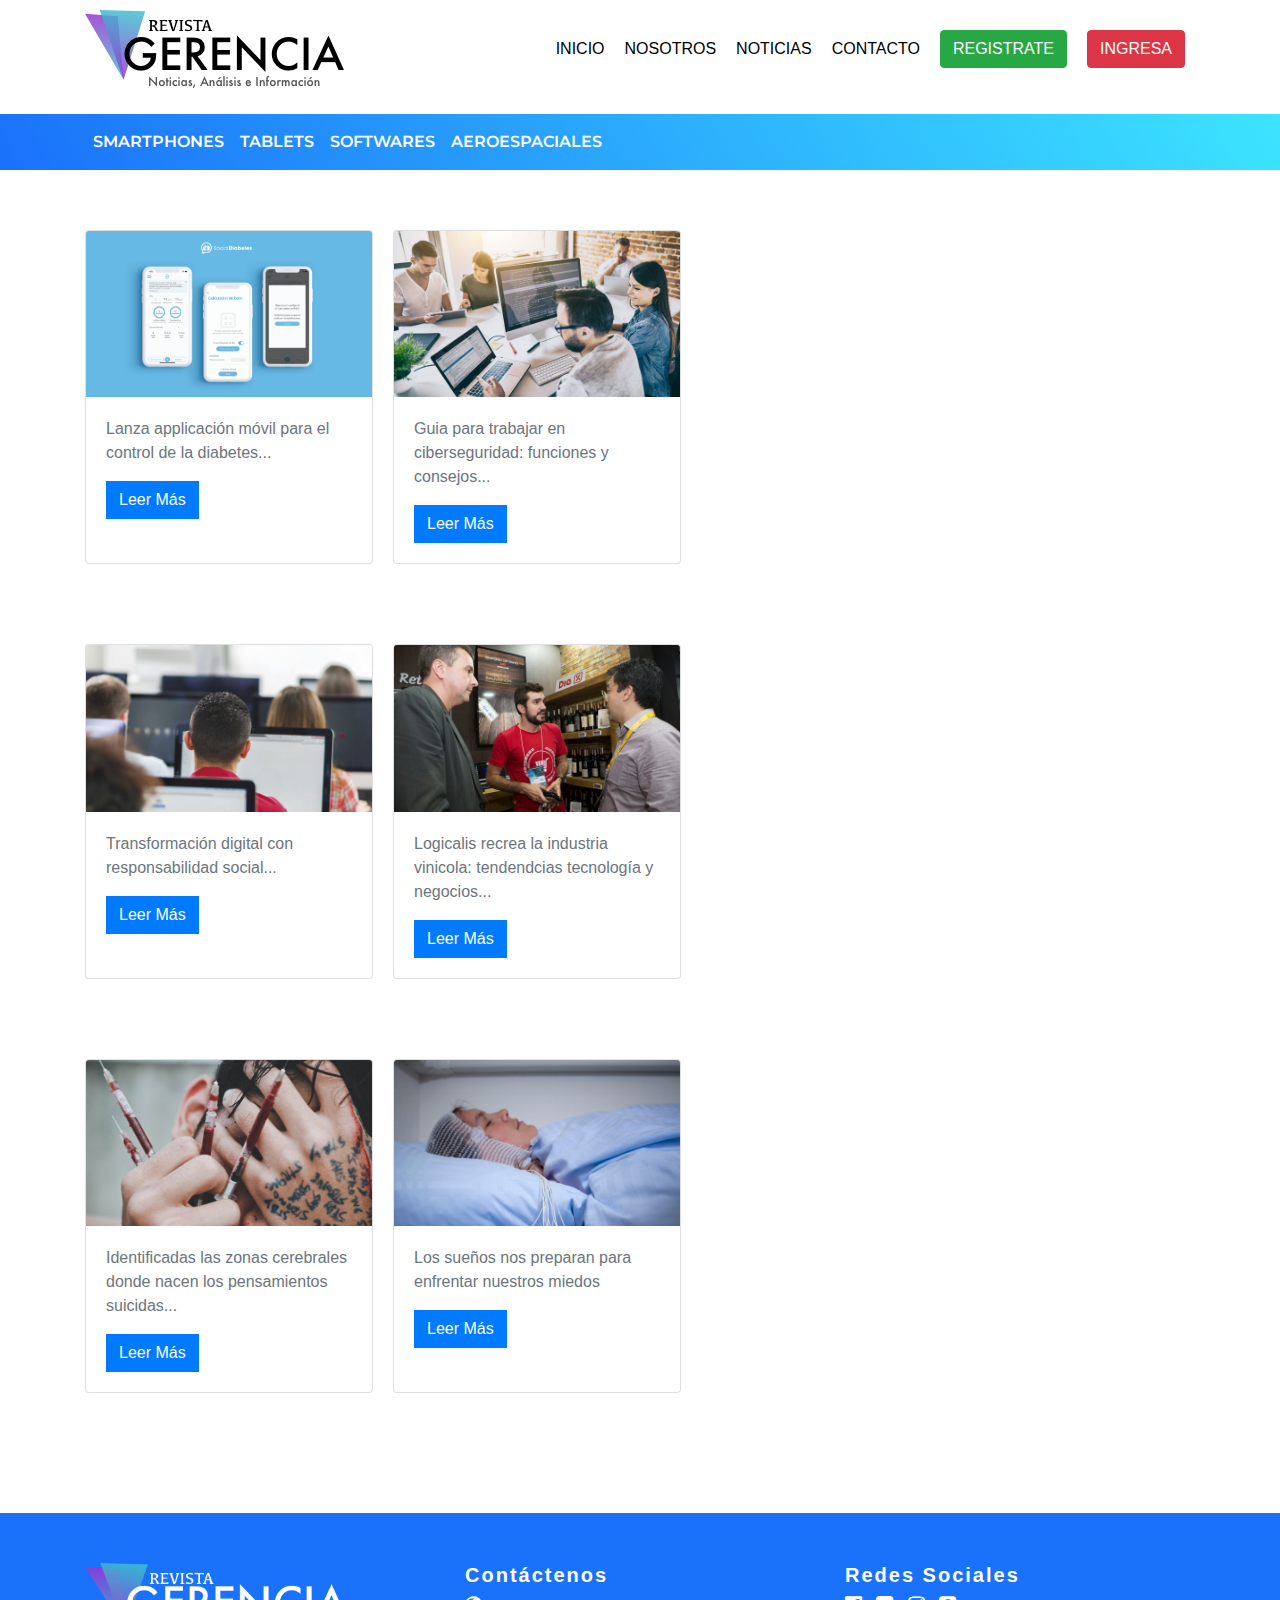
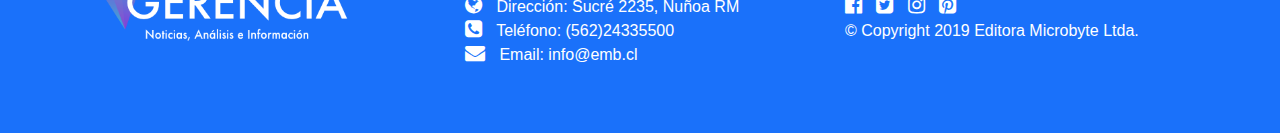
==== noticias.html @ e373fdcb "añadido seccion noticias" ====
<!DOCTYPE html>
<html lang="es">

<head>
    <meta charset="UTF-8">
    <meta name="viewport" content="width=device-width, initial-scale=1, shrink-to-fit=no">
    <link rel="stylesheet" href="https://stackpath.bootstrapcdn.com/bootstrap/4.4.1/css/bootstrap.min.css">
    <link rel="stylesheet" href="https://cdnjs.cloudflare.com/ajax/libs/font-awesome/4.7.0/css/font-awesome.min.css">
    <link rel="stylesheet" href="css/style.css">
    <meta http-equiv="X-UA-Compatible" content="ie=edge">
    <title>Revista Gerencia</title>
</head>

<body>

    <header>
        <!-- TOP MENU -->
        <div class="top-head">
            <div class="container">
                <div class="row">
                    <div class="col-md-6">
                        <div class="logo">
                            <img src="img/logo.png" alt="logo">
                        </div>
                    </div>
                    <div class="col-md-6">
                        <ul class="top-head-menu">
                            <li><a href="index.html">INICIO</a></li>
                            <li><a href="#">NOSOTROS</a></li>
                            <li><a href="noticias.html">NOTICIAS</a></li>
                            <li><a href="#">CONTACTO</a></li>
                            <li><a href="#" class="btn btn-success text-white">REGISTRATE</a></li>
                            <li><a href="#" class="btn btn-danger text-white">INGRESA</a></li>
                        </ul>
                    </div>
                </div>
            </div>
        </div>
        <nav class="navbar navbar-expand-lg">
            <div class="container">
                <button class="navbar-toggler" type="button" data-toggle="collapse" data-target="#navbarNav"
                    aria-controls="navbarNav" aria-expanded="false" aria-label="Toggle navigation">
                    <i class="fa fa-bars"></i>
                </button>
                <div class="collapse navbar-collapse" id="navbarNav">
                    <ul class="navbar-nav">
                        <li class="nav-item active">
                            <a class="nav-link" href="#">SMARTPHONES <span class="sr-only">(current)</span></a>
                        </li>
                        <li class="nav-item">
                            <a class="nav-link" href="#">TABLETS</a>
                        </li>
                        <li class="nav-item">
                            <a class="nav-link" href="#">SOFTWARES</a>
                        </li>
                        <li class="nav-item">
                            <a class="nav-link" href="#">AEROESPACIALES</a>
                        </li>
                    </ul>
                </div>
            </div>
        </nav>
    </header>

    <main>
        <div class="container">
            <div class="row">
                <!--ARTICULOS-->
                <div class="col-md-8 d-flex flex-wrap">

                    <div class="card">
                        <img src="img/diabetes.png" class="card-img-top img-fluid" alt="lanzan app movil para diabetes">
                        <div class="card-body">
                            <p class="card-text">Lanza applicación móvil para el control de la diabetes...</p>
                            <a href="#" class="btn btn-primary">Leer Más</a>
                        </div>
                    </div>

                    <div class="card">
                        <img src="img/ciberseguridad.jpg" class="card-img-top img-fluid"
                            alt="ciberseguridad en el trabajo">
                        <div class="card-body">
                            <p class="card-text">Guia para trabajar en ciberseguridad: funciones y consejos...</p>
                            <a href="#" class="btn btn-primary">Leer Más</a>
                        </div>
                    </div>

                    <div class="card">
                        <img src="img/donatec.jpg" class="card-img-top img-fluid"
                            alt="transformación digital con responsabildad social">
                        <div class="card-body">
                            <p class="card-text">Transformación digital con responsabilidad social...</p>
                            <a href="#" class="btn btn-primary">Leer Más</a>
                        </div>
                    </div>

                    <div class="card">
                        <img src="img/vinicola.jpg" class="card-img-top img-fluid"
                            alt="logicalis recrea la industria vinicola">
                        <div class="card-body">
                            <p class="card-text">Logicalis recrea la industria vinicola: tendendcias tecnología y
                                negocios...</p>
                            <a href="#" class="btn btn-primary">Leer Más</a>
                        </div>
                    </div>

                    <div class="card">
                        <img src="img/celula.jpg" class="card-img-top img-fluid"
                            alt="Identificadas las zonas cerebrales donde nacen los pensamientos suicidas">
                        <div class="card-body">
                            <p class="card-text">Identificadas las zonas cerebrales donde nacen los pensamientos
                                suicidas...</p>
                            <a href="#" class="btn btn-primary">Leer Más</a>
                        </div>
                    </div>

                    <div class="card">
                        <img src="img/miedos.jpg" class="card-img-top img-fluid"
                            alt="Los sueños nos preparan para enfrentar nuestros miedos">
                        <div class="card-body">
                            <p class="card-text">Los sueños nos preparan para enfrentar nuestros miedos</p>
                            <a href="#" class="btn btn-primary">Leer Más</a>
                        </div>
                    </div>
                </div>
                <!--ARTICULOS-->

                <!--SIDEBAR-->
                <div class="col-md-4">

                </div>
                <!--SIDEBAR-->
            </div>
        </div>

    </main>

    <!-- FOOTER-->
    <footer class="footer">
        <div class="container">
            <div class="row">
                <div class="col-xs-12 col-md-4">
                    <figure>
                        <img src="img/Logo-Footer.png" alt="logo en footer" class="img-fluid w-75">
                    </figure>
                </div>
                <div class="col-xs-12 col-md-4">
                    <h5>Contáctenos</h5>
                    <ul class="links-footer">
                        <li><a href="#"><i class="fa fa-globe" aria-hidden="true"></i> Dirección: Sucré 2235, Nuñoa RM
                            </a></li>
                        <li><a href="#"><i class="fa fa-phone-square" aria-hidden="true"></i> Teléfono:
                                (562)24335500</a></li>
                        <li><a href="#"><i class="fa fa-envelope" aria-hidden="true"></i> Email: info@emb.cl</a></li>
                    </ul>
                </div>
                <div class="col-xs-12 col-md-4 d-flex justify-content-start flex-column">
                    <h5>Redes Sociales</h5>
                    <!--REDES SOCIALES-->
                    <div class="redes-sociales">
                        <i class="fa fa-facebook-official" aria-hidden="true"></i>
                        <i class="fa fa-twitter-square" aria-hidden="true"></i>
                        <i class="fa fa-instagram" aria-hidden="true"></i>
                        <i class="fa fa-pinterest-square" aria-hidden="true"></i>
                    </div>
                    <div class="copyright">
                        <p class="text-white">© Copyright 2019 Editora Microbyte Ltda.</p>
                    </div>
                </div>
            </div>
        </div>
    </footer>
    <!-- CIRRE DEL FOOTER-->

    <!-- Optional JavaScript -->
    <!-- jQuery first, then Popper.js, then Bootstrap JS -->
    <script src="https://code.jquery.com/jquery-3.4.1.slim.min.js"
        integrity="sha384-J6qa4849blE2+poT4WnyKhv5vZF5SrPo0iEjwBvKU7imGFAV0wwj1yYfoRSJoZ+n" crossorigin="anonymous">
    </script>
    <script src="https://cdn.jsdelivr.net/npm/popper.js@1.16.0/dist/umd/popper.min.js"
        integrity="sha384-Q6E9RHvbIyZFJoft+2mJbHaEWldlvI9IOYy5n3zV9zzTtmI3UksdQRVvoxMfooAo" crossorigin="anonymous">
    </script>
    <script src="https://stackpath.bootstrapcdn.com/bootstrap/4.4.1/js/bootstrap.min.js"
        integrity="sha384-wfSDF2E50Y2D1uUdj0O3uMBJnjuUD4Ih7YwaYd1iqfktj0Uod8GCExl3Og8ifwB6" crossorigin="anonymous">
    </script>
</body>

</html>
---- css/style.css ----
/* GOOGLE FONTS MONSE */
@import url("https://fonts.googleapis.com/css?family=Montserrat&display=swap");
html {
  padding: 0;
  margin: 0;
  -webkit-box-sizing: border-box;
          box-sizing: border-box; }

input.form-control {
  border: 0px;
  border-radius: 0px; }

p {
  color: #6c757d; }

/* NAVBAR BOOTSTRAP */
.logo {
  padding-top: 10px; }

.navbar {
  background: #1a71fa;
  background: linear-gradient(58deg, #1a71fa 0%, #3ce4ff 100%); }

nav ul li a {
  font-weight: 600;
  color: #fff;
  padding-left: 10px;
  font-family: "Montserrat", sans-serif; }
  nav ul li a:hover {
    color: #f2ff00; }

/* TOP HEAD MENU */
.top-head-menu {
  display: -webkit-box;
  display: -ms-flexbox;
  display: flex;
  -webkit-box-align: center;
      -ms-flex-align: center;
          align-items: center;
  -webkit-box-pack: end;
      -ms-flex-pack: end;
          justify-content: flex-end;
  list-style: none; }

.top-head-menu li {
  padding: 30px 10px; }
  .top-head-menu li a {
    text-decoration: none;
    color: #000; }

/* VIDEO CSS */
video {
  width: 100%;
  height: 100%; }

.video1 h4,
.video2 h4 {
  font-size: 14px; }

.newsletter {
  margin-top: 100px;
  width: 100%;
  padding: 40px 0px;
  background: #1a71fa;
  background: linear-gradient(58deg, #1a71fa 0%, #3ce4ff 100%); }
  .newsletter h3,
  .newsletter h4 {
    color: #fff;
    font-family: "Montserrat", sans-serif; }

.revista {
  font-family: "Montserrat", sans-serif; }

.revista img {
  width: 70%; }

.revista {
  position: absolute;
  top: 0;
  top: -130px;
  left: 60px; }

h4.descarga {
  z-index: 9999;
  position: relative;
  padding: 72px 0px 0px 60px;
  font-size: 20px; }

.noticias-recientes h2 {
  color: #337ab7;
  font-size: 50px;
  display: -webkit-box;
  display: -ms-flexbox;
  display: flex;
  -webkit-box-pack: center;
      -ms-flex-pack: center;
          justify-content: center;
  -webkit-box-align: end;
      -ms-flex-align: end;
          align-items: flex-end;
  padding: 60px 0px; }
.noticias-recientes h2:before {
  position: absolute;
  content: "";
  width: 100px;
  height: 4px;
  background: #ccc;
  margin-top: 20px; }

.articulos {
  padding: 20px 0px; }
  .articulos h3 {
    font-size: 20px; }

.titulo-post a {
  color: #337ab7; }

.footer {
  background: #1a71fa;
  margin-top: 100px;
  padding: 50px 0px; }
  .footer h5 {
    font-size: 20px;
    color: #fff;
    font-weight: 700;
    letter-spacing: 2px; }

.btn-read {
  padding: 16px 30px;
  background: #1a71fa;
  background: linear-gradient(58deg, #1a71fa 0%, #3ce4ff 100%);
  color: white;
  margin-top: 50px; }
  .btn-read:hover {
    color: #fff; }

.link {
  margin-top: 30px; }

.links-footer {
  padding: 0;
  list-style: none; }
  .links-footer a {
    color: #fff; }

.fa {
  color: #fff;
  font-size: 20px;
  padding-right: 10px; }

/* TARGETAS */
.card {
  width: 18rem;
  margin: 60px 20px 20px 0px; }

.btn-primary {
  border-radius: 0px; }

.card-img-top {
  width: 100%;
  height: 13vw;
  -o-object-fit: cover;
     object-fit: cover; }

/*# sourceMappingURL=style.css.map */
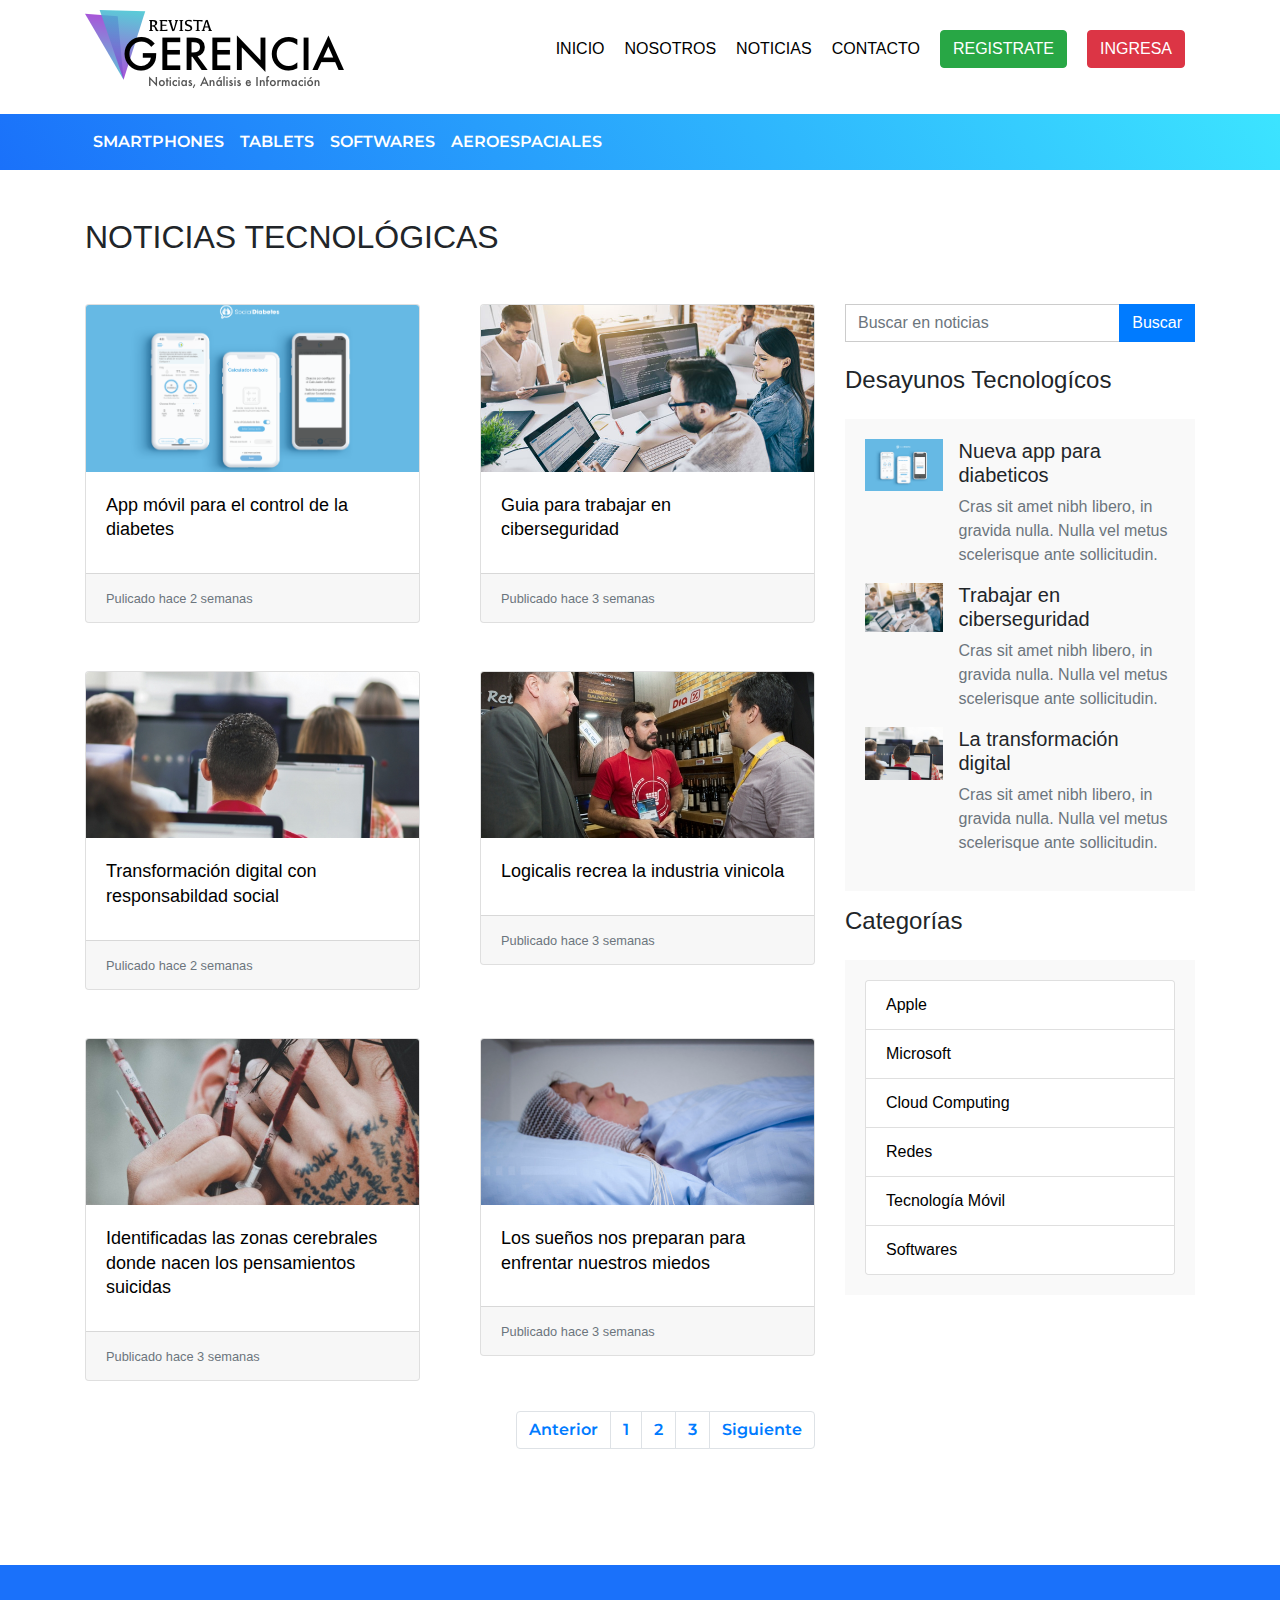
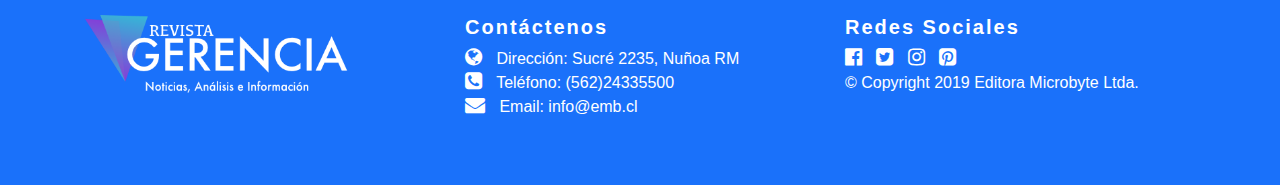
==== commit 8c7a1619: "carga de nuevos archivos seccion noticias" ====
--- a/noticias.html
+++ b/noticias.html
@@ -63,75 +63,188 @@
     </header>
 
     <main>
-        <div class="container">
-            <div class="row">
-                <!--ARTICULOS-->
-                <div class="col-md-8 d-flex flex-wrap">
-
-                    <div class="card">
-                        <img src="img/diabetes.png" class="card-img-top img-fluid" alt="lanzan app movil para diabetes">
-                        <div class="card-body">
-                            <p class="card-text">Lanza applicación móvil para el control de la diabetes...</p>
-                            <a href="#" class="btn btn-primary">Leer Más</a>
-                        </div>
-                    </div>
-
-                    <div class="card">
-                        <img src="img/ciberseguridad.jpg" class="card-img-top img-fluid"
-                            alt="ciberseguridad en el trabajo">
-                        <div class="card-body">
-                            <p class="card-text">Guia para trabajar en ciberseguridad: funciones y consejos...</p>
-                            <a href="#" class="btn btn-primary">Leer Más</a>
-                        </div>
-                    </div>
-
-                    <div class="card">
-                        <img src="img/donatec.jpg" class="card-img-top img-fluid"
-                            alt="transformación digital con responsabildad social">
-                        <div class="card-body">
-                            <p class="card-text">Transformación digital con responsabilidad social...</p>
-                            <a href="#" class="btn btn-primary">Leer Más</a>
-                        </div>
-                    </div>
-
-                    <div class="card">
-                        <img src="img/vinicola.jpg" class="card-img-top img-fluid"
-                            alt="logicalis recrea la industria vinicola">
-                        <div class="card-body">
-                            <p class="card-text">Logicalis recrea la industria vinicola: tendendcias tecnología y
-                                negocios...</p>
-                            <a href="#" class="btn btn-primary">Leer Más</a>
-                        </div>
-                    </div>
-
-                    <div class="card">
-                        <img src="img/celula.jpg" class="card-img-top img-fluid"
-                            alt="Identificadas las zonas cerebrales donde nacen los pensamientos suicidas">
-                        <div class="card-body">
-                            <p class="card-text">Identificadas las zonas cerebrales donde nacen los pensamientos
-                                suicidas...</p>
-                            <a href="#" class="btn btn-primary">Leer Más</a>
-                        </div>
-                    </div>
-
-                    <div class="card">
-                        <img src="img/miedos.jpg" class="card-img-top img-fluid"
-                            alt="Los sueños nos preparan para enfrentar nuestros miedos">
-                        <div class="card-body">
-                            <p class="card-text">Los sueños nos preparan para enfrentar nuestros miedos</p>
-                            <a href="#" class="btn btn-primary">Leer Más</a>
-                        </div>
-                    </div>
-                </div>
-                <!--ARTICULOS-->
-
-                <!--SIDEBAR-->
-                <div class="col-md-4">
-
-                </div>
-                <!--SIDEBAR-->
+        <section>
+            <div class="container">
+                <h2 class="mt-5">NOTICIAS TECNOLÓGICAS</h2>
+                <div class="row my-5">
+                    <!--ARTICULOS-->
+                    <div class="col-md-8">
+                        <div class="card-deck">
+                            <!-- CARD DECK -->
+                            <div class="row">
+                                <div class="col-md-6 col-sm-12 mb-5">
+                                    <div class="card">
+                                        <img src="img/diabetes.png" class="card-img-top"
+                                            alt="Lanzan app movil para diabetes">
+                                        <div class="card-body">
+                                            <h5 class="card-title"><a href="#">App móvil para el control de la
+                                                    diabetes</a></h5>
+                                        </div>
+                                        <div class="card-footer">
+                                            <small class="text-muted">Pulicado hace 2 semanas</small>
+                                        </div>
+
+                                    </div>
+                                </div>
+
+                                <div class="col-md-6 col-sm-12">
+                                    <div class="card">
+                                        <img src="img/ciberseguridad.jpg" class="card-img-top"
+                                            alt="Guia para trabajar en ciberseguridad: funciones y consejos...">
+                                        <div class="card-body">
+                                            <h5 class="card-title"><a href="#">Guia para trabajar en ciberseguridad</a>
+                                            </h5>
+                                        </div>
+                                        <div class="card-footer">
+                                            <small class="text-muted">Publicado hace 3 semanas</small>
+                                        </div>
+                                    </div>
+
+                                </div>
+
+                                <div class="col-md-6 col-sm-12 mb-5">
+                                    <div class="card">
+                                        <img src="img/donatec.jpg" class="card-img-top"
+                                            alt="transformación digital con responsabildad social">
+                                        <div class="card-body">
+                                            <h5 class="card-title"><a href="#">Transformación digital con responsabildad
+                                                    social</a></h5>
+                                        </div>
+                                        <div class="card-footer">
+                                            <small class="text-muted">Pulicado hace 2 semanas</small>
+                                        </div>
+                                    </div>
+                                </div>
+
+                                <div class="col-md-6 col-sm-12">
+                                    <div class="card">
+                                        <img src="img/vinicola.jpg" class="card-img-top" alt="Logicalis recrea la industria vinicola: tendendcias tecnología y
+                                            negocios...">
+                                        <div class="card-body">
+                                            <h5 class="card-title"><a href="#">Logicalis recrea la industria
+                                                    vinicola</a>
+                                            </h5>
+                                        </div>
+                                        <div class="card-footer">
+                                            <small class="text-muted">Publicado hace 3 semanas</small>
+                                        </div>
+                                    </div>
+
+                                </div>
+
+                                <div class="col-md-6 col-sm-12">
+                                    <div class="card">
+                                        <img src="img/celula.jpg" class="card-img-top"
+                                            alt="Identificadas las zonas cerebrales donde nacen los pensamientos suicidas">
+                                        <div class="card-body">
+                                            <h5 class="card-title"><a href="#">Identificadas las zonas cerebrales donde
+                                                    nacen los pensamientos suicidas</a>
+                                            </h5>
+                                        </div>
+                                        <div class="card-footer">
+                                            <small class="text-muted">Publicado hace 3 semanas</small>
+                                        </div>
+                                    </div>
+
+                                </div>
+
+                                <div class="col-md-6 col-sm-12">
+                                    <div class="card">
+                                        <img src="img/miedos.jpg" class="card-img-top"
+                                            alt="Los sueños nos preparan para enfrentar nuestros miedos">
+                                        <div class="card-body">
+                                            <h5 class="card-title"><a href="#">Los sueños nos preparan para enfrentar
+                                                    nuestros miedos</a>
+                                            </h5>
+                                        </div>
+                                        <div class="card-footer">
+                                            <small class="text-muted">Publicado hace 3 semanas</small>
+                                        </div>
+                                    </div>
+
+                                </div>
+                            </div>
+
+                            <!--CARD DECK-->
+                        </div>
+                        <!-- PAGINADOR -->
+                        <div class="paginador">
+                            <nav aria-label="Page navigation example">
+                                <ul class="pagination">
+                                    <li class="page-item"><a class="page-link" href="#">Anterior</a></li>
+                                    <li class="page-item"><a class="page-link" href="#">1</a></li>
+                                    <li class="page-item"><a class="page-link" href="#">2</a></li>
+                                    <li class="page-item"><a class="page-link" href="#">3</a></li>
+                                    <li class="page-item"><a class="page-link" href="#">Siguiente</a></li>
+                                </ul>
+                            </nav>
+                        </div>
+                    </div>
+
+                    <!--ARTICULOS-->
+
+                    <!--SIDEBAR-->
+                    <div class="col-md-4">
+                        <div class="col-12 no-gutters">
+                            <div class="input-group">
+                                <input type="text" class="form-control" placeholder="Buscar en noticias"
+                                    aria-label="Buscar en noticias" aria-describedby="basic-addon2">
+                                <div class="input-group-append">
+                                    <span class="btn btn-primary" id="basic-addon2">Buscar</span>
+                                </div>
+                            </div>
+                        </div>
+                        <h4 class="my-4">Desayunos Tecnologícos</h4>
+                        <div class="sidebar-articulos">
+                            <div class="media">
+                                <img src="img/diabetes.png" class="align-self-start mr-3 img-fluid w-25" alt="...">
+                                <div class="media-body">
+                                    <h5 class="mt-0">Nueva app para diabeticos</h5>
+                                    <p>Cras sit amet nibh libero, in gravida nulla. Nulla vel metus scelerisque ante
+                                        sollicitudin. </p>
+                                </div>
+                            </div>
+                            <div class="media">
+                                <img src="img/ciberseguridad.jpg" class="align-self-start mr-3 img-fluid w-25"
+                                    alt="...">
+                                <div class="media-body">
+                                    <h5 class="mt-0">Trabajar en ciberseguridad</h5>
+                                    <p>Cras sit amet nibh libero, in gravida nulla. Nulla vel metus scelerisque ante
+                                        sollicitudin. </p>
+                                </div>
+                            </div>
+
+                            <div class="media">
+                                <img src="img/donatec.jpg" class="align-self-start mr-3 img-fluid w-25" alt="...">
+                                <div class="media-body">
+                                    <h5 class="mt-0">La transformación digital</h5>
+                                    <p>Cras sit amet nibh libero, in gravida nulla. Nulla vel metus scelerisque ante
+                                        sollicitudin. </p>
+                                </div>
+                            </div>
+                        </div>
+                        <h4 class="my-3">Categorías</h4>
+                        <div class="sidebar-categorias mt-4">
+                            <div class="card">
+                                <ul class="list-group list-group-flush">
+                                    <li class="list-group-item"><a href="#" class="links-categoria">Apple</a></li>
+                                    <li class="list-group-item"><a href="#" class="links-categoria">Microsoft</a></li>
+                                    <li class="list-group-item"><a href="#" class="links-categoria">Cloud Computing</a>
+                                    </li>
+                                    <li class="list-group-item"><a href="#" class="links-categoria">Redes</a></li>
+                                    <li class="list-group-item"><a href="#" class="links-categoria">Tecnología Móvil</a>
+                                    </li>
+                                    <li class="list-group-item"><a href="#" class="links-categoria">Softwares</a></li>
+                                </ul>
+                            </div>
+                        </div>
+
+                    </div>
+                    <!--SIDEBAR-->
+                </div>
+
             </div>
-        </div>
+        </section>
 
     </main>
 
--- a/css/style.css
+++ b/css/style.css
@@ -5,6 +5,10 @@
   margin: 0;
   -webkit-box-sizing: border-box;
           box-sizing: border-box; }
+
+.no-gutters {
+  padding: 0 !important;
+  margin: 0 !important; }
 
 input.form-control {
   border: 0px;
@@ -149,12 +153,12 @@
   padding-right: 10px; }
 
 /* TARGETAS */
-.card {
-  width: 18rem;
-  margin: 60px 20px 20px 0px; }
-
 .btn-primary {
   border-radius: 0px; }
+
+h5.card-title a {
+  font-size: 18px;
+  color: #000; }
 
 .card-img-top {
   width: 100%;
@@ -162,4 +166,32 @@
   -o-object-fit: cover;
      object-fit: cover; }
 
+@media (max-width: 767px) {
+  img.card-img-top {
+    height: 250px;
+    -o-object-fit: cover;
+       object-fit: cover; } }
+input.form-control {
+  border: 1px solid #ccc; }
+
+.sidebar-articulos, .sidebar-categorias {
+  background: #f9f9f9;
+  padding: 20px; }
+
+.paginador {
+  display: -webkit-box;
+  display: -ms-flexbox;
+  display: flex;
+  -webkit-box-pack: end;
+      -ms-flex-pack: end;
+          justify-content: flex-end;
+  margin-top: 30px; }
+
+.links-categoria {
+  color: #000; }
+  .links-categoria a {
+    color: #000; }
+  .links-categoria:visited {
+    color: #000; }
+
 /*# sourceMappingURL=style.css.map */